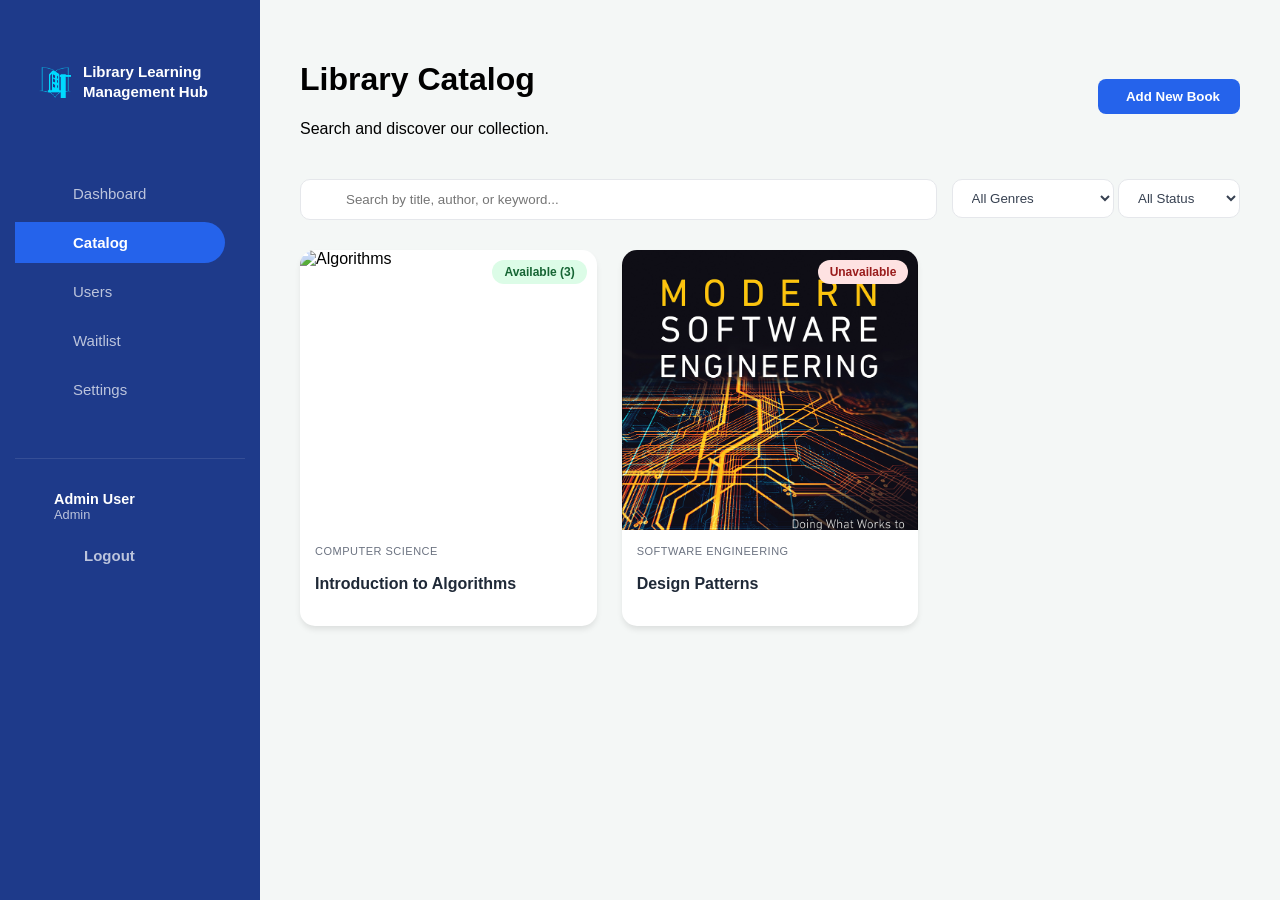
==== admin_catalog.html @ 7ec52d90 "Initial commit" ====
<!DOCTYPE html>
<html lang="en">
<head>
    <meta charset="UTF-8">
    <meta name="viewport" content="width=device-width, initial-scale=1.0">
    <title>Library Management System - Catalog</title>
    <link rel="stylesheet" href="css/admin.css">
    <link rel="stylesheet" href="css/layout.css">
    <link rel='stylesheet' href='https://cdn-uicons.flaticon.com/uicons-regular-rounded/css/uicons-regular-rounded.css'>
</head>
<body>
    <div class="admin-container">
        <aside class="sidebar">
            <div class="sidebar-header">
                <img src="applogo(2).png" alt="Logo" class="logo-icon">
                <h2 class="brand-name">Library Learning Management Hub</h2>
            </div>
            <nav class="sidebar-nav">
                <ul>
                    <li class="nav-item"><a href="admin_dashboard.html"><span class="icon"><i class="fi fi-rr-home"></i></span> Dashboard</a></li>
                    <li class="nav-item active"><a href="admin_catalog.html"><span class="icon"><i class="fi fi-rr-search"></i></span> Catalog</a></li>
                    <li class="nav-item"><a href="admin_users.html"><span class="icon"><i class="fi fi-rr-users-alt"></i></span> Users</a></li>
                    <li class="nav-item"><a href="admin_waitlist.html"><span class="icon"><i class="fi fi-rr-clock"></i></span> Waitlist</a></li>
                    <li class="nav-item"><a href="admin_settings.html"><span class="icon"><i class="fi fi-rr-settings"></i></span> Settings</a></li>
                </ul>
            </nav>
            <div class="sidebar-footer">
                <div class="admin-profile">
                    <span class="admin-name">Admin User</span>
                    <span class="admin-role">Admin</span>
                </div>
                <a href="login.html" class="logout-link"><span class="icon"><i class="fi fi-rr-exit"></i></span> Logout</a>
            </div>
        </aside>

        <main class="main-content">
            <header class="catalog-header">
                <div class="header-left">
                    <h1>Library Catalog</h1>
                    <p>Search and discover our collection.</p>
                </div>
                <button class="btn-add" onclick="openModal()">
                    <i class="fi fi-rr-plus"></i> Add New Book
                </button>
            </header>

            <div class="toolbar">
                <div class="search-bar">
                    <i class="fi fi-rr-search"></i>
                    <input type="text" placeholder="Search by title, author, or keyword...">
                </div>
                <div class="filter-group">
                    <select class="select-filter">
                        <option>All Genres</option>
                        <option>Computer Science</option>
                        <option>Mathematics</option>
                    </select>
                    <select class="select-filter">
                        <option>All Status</option>
                        <option>Available</option>
                        <option>Unavailable</option>
                    </select>
                </div>
            </div>

            <div class="book-grid" id="bookGrid">
    <div class="book-card" data-genre="Computer Science" data-status="Available">
        <div class="book-image">
            <img src="library1.jpg" alt="Algorithms">
            <span class="badge available">Available (3)</span>
        </div>
        <div class="book-details">
            <span class="category">COMPUTER SCIENCE</span>
            <h3 class="book-title">Introduction to Algorithms</h3>
        </div>
    </div>

    <div class="book-card" data-genre="Software Engineering" data-status="Unavailable">
        <div class="book-image">
            <img src="book2.jpg" alt="Design Patterns">
            <span class="badge unavailable">Unavailable</span>
        </div>
        <div class="book-details">
            <span class="category">SOFTWARE ENGINEERING</span>
            <h3 class="book-title">Design Patterns</h3>
        </div>
    </div>
    
    </div>
        </main>
    </div>

    <div id="addBookModal" class="modal-overlay">
        <div class="modal-container">
            <header class="form-header" style="background: var(--sidebar-blue); padding: 20px; display: flex; justify-content: space-between; align-items: center; color: white;">
                <div class="header-text">
                    <h1 style="margin: 0; font-size: 1.5rem;">Add New Material</h1>
                    <p style="margin: 0; font-size: 0.8rem; opacity: 0.8;">Fill in the cataloging metadata to add to the library.</p>
                </div>
                <button class="close-modal" onclick="closeModal()">&times;</button>
            </header>

            <form id="bookForm" class="book-form" style="padding: 30px;">
                <div class="form-grid" style="display: grid; grid-template-columns: 1fr 1fr; gap: 30px;">
                    <div class="column-left">
                        <label style="display: block; margin-bottom: 8px; font-weight: 600;">Cover Image URL *</label>
                        <div class="image-placeholder" style="border: 2px dashed #e5e7eb; height: 200px; display: flex; flex-direction: column; align-items: center; justify-content: center; border-radius: 10px; margin-bottom: 15px; color: #9ca3af;">
                            <i class="fi fi-rr-picture" style="font-size: 2rem;"></i>
                            <p>Paste URL below to preview</p>
                        </div>
                        <input type="url" placeholder="https://..." required style="width: 100%; padding: 10px; border: 1px solid #ddd; border-radius: 5px; margin-bottom: 15px;">
                        
                        <div class="form-group-row" style="display: flex; gap: 15px;">
                            <div class="input-item" style="flex: 1;">
                                <label style="display: block; margin-bottom: 5px;">Total Copies</label>
                                <input type="number" value="1" style="width: 100%; padding: 10px; border: 1px solid #ddd; border-radius: 5px;">
                            </div>
                            <div class="input-item" style="flex: 1;">
                                <label style="display: block; margin-bottom: 5px;">Genre</label>
                                <select style="width: 100%; padding: 10px; border: 1px solid #ddd; border-radius: 5px;">
                                    <option>Computer Science</option>
                                    <option>Mathematics</option>
                                </select>
                            </div>
                        </div>
                    </div>

                    <div class="column-right">
                        <div class="input-item" style="margin-bottom: 15px;">
                            <label style="display: block; margin-bottom: 5px; font-weight: 600;">Title *</label>
                            <input type="text" placeholder="Main Title" required style="width: 100%; padding: 10px; border: 1px solid #ddd; border-radius: 5px;">
                        </div>
                        <div class="input-item" style="margin-bottom: 15px;">
                            <label style="display: block; margin-bottom: 5px; font-weight: 600;">Author(s) *</label>
                            <input type="text" placeholder="Primary Author" required style="width: 100%; padding: 10px; border: 1px solid #ddd; border-radius: 5px;">
                        </div>
                        
                        <h3 class="section-title" style="font-size: 0.9rem; margin: 20px 0 10px; color: var(--sidebar-blue);">LIBRARY CLASSIFICATION</h3>
                        <div class="form-group-row" style="display: flex; gap: 15px; margin-bottom: 15px;">
                            <div class="input-item" style="flex: 1;">
                                <label style="display: block; margin-bottom: 5px;">Call Number</label>
                                <input type="text" style="width: 100%; padding: 10px; border: 1px solid #ddd; border-radius: 5px;">
                            </div>
                            <div class="input-item" style="flex: 1;">
                                <label style="display: block; margin-bottom: 5px;">Item Price (₱)</label>
                                <input type="number" value="0" style="width: 100%; padding: 10px; border: 1px solid #ddd; border-radius: 5px;">
                            </div>
                        </div>
                        <div class="input-item">
                            <label style="display: block; margin-bottom: 5px;">Description / Abstract</label>
                            <textarea rows="3" style="width: 100%; padding: 10px; border: 1px solid #ddd; border-radius: 5px;"></textarea>
                        </div>
                    </div>
                </div>
                <div class="form-actions" style="margin-top: 30px; display: flex; justify-content: flex-end; gap: 15px;">
                    <button type="button" class="btn-cancel" onclick="closeModal()" style="padding: 10px 25px; border-radius: 8px; border: 1px solid #ddd; cursor: pointer;">Cancel</button>
                    <button type="submit" class="btn-publish" style="padding: 10px 25px; border-radius: 8px; border: none; background: var(--sidebar-blue); color: white; cursor: pointer; font-weight: 600;">Publish to Catalog</button>
                </div>
            </form>
        </div>
    </div>

<script>
    // --- Modal Logic ---
const modal = document.getElementById('addBookModal');
function openModal() { modal.classList.add('active'); }
function closeModal() { modal.classList.remove('active'); }

// --- Filtering Logic ---
const searchInput = document.querySelector('.search-bar input');
const genreFilter = document.querySelectorAll('.select-filter')[0];
const statusFilter = document.querySelectorAll('.select-filter')[1];
const bookCards = document.querySelectorAll('.book-card');

function filterBooks() {
    const searchTerm = searchInput.value.toLowerCase();
    const selectedGenre = genreFilter.value;
    const selectedStatus = statusFilter.value;

    bookCards.forEach(card => {
        const title = card.querySelector('.book-title').innerText.toLowerCase();
        const genre = card.getAttribute('data-genre');
        const status = card.getAttribute('data-status');

        // Check if matches Search
        const matchesSearch = title.includes(searchTerm);
        
        // Check if matches Genre (or "All Genres" is selected)
        const matchesGenre = (selectedGenre === "All Genres" || genre === selectedGenre);
        
        // Check if matches Status (or "All Status" is selected)
        const matchesStatus = (selectedStatus === "All Status" || status === selectedStatus);

        // Show card only if ALL conditions are true
        if (matchesSearch && matchesGenre && matchesStatus) {
            card.style.display = "block";
        } else {
            card.style.display = "none";
        }
    });
}

// Add event listeners so filtering happens as you type or click
searchInput.addEventListener('input', filterBooks);
genreFilter.addEventListener('change', filterBooks);
statusFilter.addEventListener('change', filterBooks);

// Close modal on outside click
window.onclick = function(event) {
    if (event.target === modal) closeModal();
}
</script>
</body>
</html>
---- css/admin.css ----
:root {
    --sidebar-blue: #1d456d;
    --active-blue: #2b5a8c;
    --text-white: #ffffff;
    --text-muted: #a0aec0;
    --bg-light: #f4f7f6;
}

/* Container & Global */
.admin-container {
    display: flex;
    min-height: 100vh;
}

.sidebar {
    width: 260px;
    background-color: var(--sidebar-blue);
    color: var(--text-white);
    display: flex;
    flex-direction: column;
    height: 100vh;
    position: fixed;
    padding: 30px 15px; /* Balanced padding */
}

/* Main Content Adjustment */
.main-content {
    margin-left: 260px; 
    width: calc(100% - 260px);
    min-height: 100vh;
    background-color: var(--bg-light);
    padding: 40px;
}

/* Header (Logo + Text side-by-side) */
.sidebar-header {
    display: flex;
    align-items: center;
    gap: 12px;
    margin-bottom: 40px;
    padding-left: 10px;
}

.logo-icon {
    width: 35px; /* Scaled for side-by-side */
    height: auto;
    flex-shrink: 0;
    background-image: url('../applogo(2).png'); /* Jump out of css folder */
}

.brand-name {
    font-size: 0.95rem;
    font-weight: 700;
    line-height: 1.3;
    margin: 0;
}

/* Navigation List */
.sidebar-nav ul {
    list-style: none;
    padding: 0;
    margin: 0;
    flex: 1;
}

.nav-item a {
    color: var(--text-white);
    text-decoration: none;
    display: flex;
    align-items: center;
    gap: 15px;
    padding: 12px 15px;
    border-radius: 10px;
    margin-bottom: 8px;
    font-size: 0.95rem;
    transition: background 0.2s;
}

.nav-item.active a, 
.nav-item a:hover {
    background-color: var(--active-blue);
    font-weight: 600;
}

/* Footer & Profile */
.sidebar-footer {
    border-top: 1px solid rgba(255, 255, 255, 0.1);
    padding-top: 20px;
    margin-top: 20vh;
}

.admin-profile {
    display: flex;
    flex-direction: column;
    margin-bottom: 15px;
    padding-left: 15px;
}

.admin-name {
    font-weight: 600;
    font-size: 0.9rem;
}

.admin-role {
    color: var(--text-muted);
    font-size: 0.8rem;
}

.logout-link {
    color: var(--text-white);
    text-decoration: none;
    display: flex;
    align-items: center;
    gap: 12px;
    padding: 10px 15px;
    font-weight: 600;
}

/* Icon Sizing Fix */
.icon {
    display: flex;
    align-items: center;
    justify-content: center;
    width: 20px; /* Keeps icons aligned even if they vary in width */
}

.icon i {
    font-size: 18px;
}


/*Dashboard Styles*/
/* Header & Filters */
.overview-header {
    display: flex;
    justify-content: space-between;
    align-items: flex-start;
    margin-bottom: 30px;
}

.title-group h1 { font-size: 1.8rem; color: #1a202c; margin-bottom: 5px; }
.title-group p { color: #718096; font-size: 0.9rem; }

.filter-buttons {
    background: #edf2f7;
    padding: 5px;
    border-radius: 10px;
    display: flex;
    gap: 5px;
}

.btn-filter {
    border: none;
    background: transparent;
    padding: 8px 15px;
    border-radius: 8px;
    cursor: pointer;
    font-size: 0.85rem;
    color: #4a5568;
}

.btn-filter.active {
    background: white;
    box-shadow: 0 2px 4px rgba(0,0,0,0.05);
    color: #1d456d;
    font-weight: 600;
}

/* Stats Grid */
/* Stats Grid - Forced into 1 line */
.stats-grid {
    display: grid;
    grid-template-columns: repeat(4, 1fr); /* Forces 4 columns in one row */
    gap: 20px;
    margin-bottom: 30px;
    width: 100%;
}

.stat-card {
    background: white;
    padding: 20px;
    border-radius: 15px;
    display: flex;
    align-items: center;
    gap: 15px;
    position: relative;
    box-shadow: 0 4px 6px rgba(0, 0, 0, 0.02);
    border: 1px solid #f0f0f0;
    min-width: 0; /* Prevents long text from breaking the grid width */
}

/* Optional: Add a media query for smaller screens so it stays usable on mobile */
@media (max-width: 1024px) {
    .stats-grid {
        grid-template-columns: repeat(2, 1fr); /* Drops to 2x2 on tablets */
    }
}

.stat-icon {
    width: 45px;
    height: 45px;
    border-radius: 12px;
    display: flex;
    align-items: center;
    justify-content: center;
    font-size: 20px;
}

/* details-section style */
.details-section {
    background: white;
    margin-top: 20px;
    border-radius: 15px;
    padding: 20px;
    box-shadow: 0 4px 6px rgba(0,0,0,0.02);
    border: 1px solid #f0f0f0;
    transition: all 0.3s ease;
}

/* Hidden State */
.hidden {
    display: none;
}

/* Rotation for the arrow icon */
.rotate-arrow {
    transform: rotate(180deg);
}

/* Table styling based on your Figma screenshot */
.borrow-table {
    width: 100%;
    border-collapse: collapse;
    margin-top: 20px;
}

.borrow-table th {
    text-align: left;
    color: #a0aec0;
    font-size: 0.75rem;
    padding: 10px;
    border-bottom: 1px solid #f0f0f0;
}

.borrow-table td {
    padding: 15px 10px;
    font-size: 0.85rem;
}

/* --- Photo Scaling Logic --- */
.book-img-container {
    width: 40px;
    height: 55px;
    border-radius: 4px;
    overflow: hidden; /* Clips the image to the container */
    background: #f0f0f0;
    flex-shrink: 0;
}

.book-img-container img {
    width: 100%;
    height: 100%;
    object-fit: cover; /* Key: Resizes photo to fill without stretching */
    display: block;
}

/* --- Collapsible Logic --- */
.details-section {
    background: white;
    margin-top: 20px;
    margin-bottom: 25px;
    padding: 20px;
    border-radius: 15px;
    box-shadow: 0 4px 6px rgba(0,0,0,0.02);
    border: 1px solid #f0f0f0;
    width: 100%; /* Ensures it spans across the grid layout */
}

.hidden {
    display: none;
}

.rotate-arrow {
    transform: rotate(180deg);
}

.dropdown-arrow {
    transition: transform 0.3s ease;
}

/* Table Clean up */
.borrow-table { width: 100%; border-collapse: collapse; margin-top: 15px; }
.book-info { display: flex; align-items: center; gap: 12px; }
.badge-overdue {
    background: #fff5f5;
    color: #e53e3e;
    padding: 4px 8px;
    border-radius: 6px;
    font-weight: 600;
}

.btn-return {
    background: #2b6cb0;
    color: white;
    border: none;
    padding: 6px 12px;
    border-radius: 8px;
    cursor: pointer;
}

/* Icon Colors */
.icon-blue { background: #ebf4ff; color: #3182ce; }
.icon-red { background: #fff5f5; color: #e53e3e; }
.icon-green { background: #f0fff4; color: #38a169; }
.icon-purple { background: #faf5ff; color: #805ad5; }

.stat-info span { color: #718096; font-size: 0.85rem; display: block; }
.stat-info h3 { font-size: 1.4rem; color: #1a202c; margin-top: 2px; }
.stat-info small { font-size: 0.7rem; color: #a0aec0; }

.text-red { color: #e53e3e; }
.dropdown-arrow { position: absolute; right: 15px; color: #cbd5e0; }

.dashboard-row {
    display: grid;
    grid-template-columns: 2fr 1fr; /* 2 parts for big chart, 1 for small */
    gap: 20px;
    margin-bottom: 20px;
}

.dashboard-row.single { 
    grid-template-columns: 1fr; 
}

.chart-wrapper {
    width: 100%;
    min-height: 260px;
    max-height: 320px;
    padding-top: 12px;
}

.chart-wrapper--small {
    min-height: 240px;
    max-height: 300px;
}

.card canvas {
    width: 100% !important;
    height: 100% !important;
    display: block;
}

.chart-container{
    background: white;
    height:400px;
    padding: 25px;
    border-radius: 15px;
    box-shadow: 0 4px 6px rgba(0,0,0,0.02);
    border: 1px solid #f0f0f0;
}

.list-container {
    display: flex;
    flex-direction: column;
    height: auto; /* Allows height to grow with content */
}

/* Top Borrowers List Styling */
.borrower-item {
    display: flex;
    align-items: center;
    gap: 15px;
    padding: 15px 0;
}

.rank { font-weight: bold; color: #f6ad55; width: 20px; }
.rank.gray { color: #a0aec0; }

.avatar {
    width: 40px; height: 40px; border-radius: 50%;
    background: #ebf4ff; color: #3182ce;
    display: flex; align-items: center; justify-content: center; font-weight: bold;
}

.count {
    margin-left: auto;
    background: #edf2f7;
    padding: 4px 10px;
    border-radius: 20px;
    font-size: 0.8rem;
    font-weight: bold;
    color: #2b6cb0;
}

/*catalog*/
/* Catalog Header & Toolbar */
.catalog-header {
    display: flex;
    justify-content: space-between;
    align-items: center;
    margin-bottom: 25px;
}

.btn-add {
    background: #2563eb;
    color: white;
    padding: 10px 20px;
    border-radius: 8px;
    border: none;
    font-weight: 600;
    cursor: pointer;
    display: flex;
    align-items: center;
    gap: 8px;
}

.toolbar {
    display: flex;
    gap: 15px;
    margin-bottom: 30px;
}

.search-bar {
    flex: 1;
    position: relative;
    background: white;
    border-radius: 10px;
    border: 1px solid #e5e7eb;
}

.search-bar i {
    position: absolute;
    left: 15px;
    top: 50%;
    transform: translateY(-50%);
    color: #9ca3af;
}

.search-bar input {
    width: 100%;
    padding: 12px 12px 12px 45px;
    border: none;
    background: transparent;
    outline: none;
}

.select-filter {
    padding: 10px 15px;
    border-radius: 10px;
    border: 1px solid #e5e7eb;
    background: white;
    color: #374151;
    cursor: pointer;
}

/* Book Grid Layout */
.book-grid {
    display: grid;
    grid-template-columns: repeat(auto-fill, minmax(220px, 1fr));
    gap: 25px;
}

.book-card {
    background: white;
    border-radius: 15px;
    overflow: hidden;
    box-shadow: 0 4px 6px -1px rgba(0, 0, 0, 0.1);
    transition: transform 0.2s;
}

.book-card:hover {
    transform: translateY(-5px);
}

.book-image {
    position: relative;
    height: 280px;
}

.book-image img {
    width: 100%;
    height: 100%;
    object-fit: cover;
}

.badge {
    position: absolute;
    top: 10px;
    right: 10px;
    padding: 5px 12px;
    border-radius: 20px;
    font-size: 12px;
    font-weight: 600;
}

.badge.available { background: #dcfce7; color: #166534; }
.badge.unavailable { background: #fee2e2; color: #991b1b; }

.book-details {
    padding: 15px;
}

.book-details .category {
    font-size: 11px;
    color: #6b7280;
    letter-spacing: 0.5px;
    display: block;
    margin-bottom: 5px;
}

.book-details h3 {
    font-size: 16px;
    color: #1f2937;
    line-height: 1.4;
}

/*Add New Book*/
/* Modal Overlay - Hidden by default */
.modal-overlay {
    display: none; 
    position: fixed;
    top: 0;
    left: 0;
    width: 100%;
    height: 100%;
    background: rgba(0, 0, 0, 0.5);
    backdrop-filter: blur(4px);
    z-index: 1000;
    justify-content: center;
    align-items: center;
}

/* Modal Content Container */
.modal-container {
    background: white;
    width: 90%;
    max-width: 900px;
    border-radius: 20px;
    overflow: hidden;
    animation: slideIn 0.3s ease-out;
}

@keyframes slideIn {
    from { transform: translateY(-50px); opacity: 0; }
    to { transform: translateY(0); opacity: 1; }
}

.close-modal {
    background: none;
    border: none;
    color: white;
    font-size: 30px;
    cursor: pointer;
}

/* Ensure the modal is visible when active */
.modal-overlay.active {
    display: flex;
}
---- css/layout.css ----
/* --- GLOBAL CONFIGURATION --- */
:root {
    --sidebar-bg: #1e3a8a;        /* Deep blue from your Figma */
    --sidebar-active: #2563eb;    /* Brighter blue for active state */
    --sidebar-width: 260px;
    --text-white: #ffffff;
    --text-muted: rgba(255, 255, 255, 0.7);
    --border-subtle: rgba(255, 255, 255, 0.1);
}

* {
    box-sizing: border-box;
}

body {
    margin: 0;
    padding: 0;
    font-family: 'Inter', sans-serif;
    background-color: #f8fafc; /* Light grey background for content */
}

/* --- MAIN LAYOUT CONTAINER --- */
.app-container {
    display: flex;
    min-height: 100vh;
}

/* --- SIDEBAR STRUCTURE --- */
.sidebar {
    width: var(--sidebar-width);
    background-color: var(--sidebar-bg);
    color: var(--text-white);
    display: flex;
    flex-direction: column;
    position: fixed;
    height: 100vh;
    z-index: 1000;
    overflow-y: auto;
}

/* Header Area */
.sidebar-header {
    padding: 32px 24px;
    display: flex;
    align-items: center;
    gap: 12px;
}

.logo-icon { 
    width: 32px; 
    height: 32px; 
}

.brand-name {
    font-size: 15px;
    font-weight: 700;
    line-height: 1.3;
    margin: 0;
}

/* Navigation Area */
.sidebar-nav {
    flex-grow: 0; /* Changed: Stops nav from forcing footer to the very bottom */
    padding-bottom: 20px;
}

.sidebar-nav ul {
    list-style: none;
    padding: 0;
    margin: 0;
}

.nav-item {
    margin-bottom: 4px;
}

.nav-item a {
    display: flex;
    align-items: center;
    gap: 14px;
    padding: 12px 24px;
    color: var(--text-muted);
    text-decoration: none;
    font-size: 15px;
    transition: all 0.2s ease;
}

.nav-item:hover a {
    color: var(--text-white);
    background: rgba(255, 255, 255, 0.05);
}

/* Figma Active State: Rounded right side */
.nav-item.active a {
    background: var(--sidebar-active);
    color: var(--text-white);
    border-radius: 0 50px 50px 0;
    margin-right: 20px;
}

/* --- THE FOOTER (Admin User Section) --- */
.sidebar-footer {
    padding: 32px 24px;
    border-top: 1px solid var(--border-subtle);
    margin-top: 20px; /* This "rises" the footer closer to the menu */
}

.user-info {
    margin-bottom: 16px;
}

.user-info strong {
    display: block;
    font-size: 14px;
    font-weight: 600;
    margin-bottom: 2px;
}

.user-info small {
    display: block;
    color: rgba(255, 255, 255, 0.5);
    font-size: 12px;
}

.logout-link {
    color: var(--text-muted);
    text-decoration: none;
    display: flex;
    align-items: center;
    gap: 10px;
    font-size: 15px;
    transition: color 0.2s;
}

.logout-link:hover {
    color: var(--text-white);
}

/* --- CONTENT OFFSET --- */
.main-content {
    margin-left: var(--sidebar-width);
    flex: 1;
    padding: 40px;
    min-width: 0; /* Prevents flex items from overflowing */
}
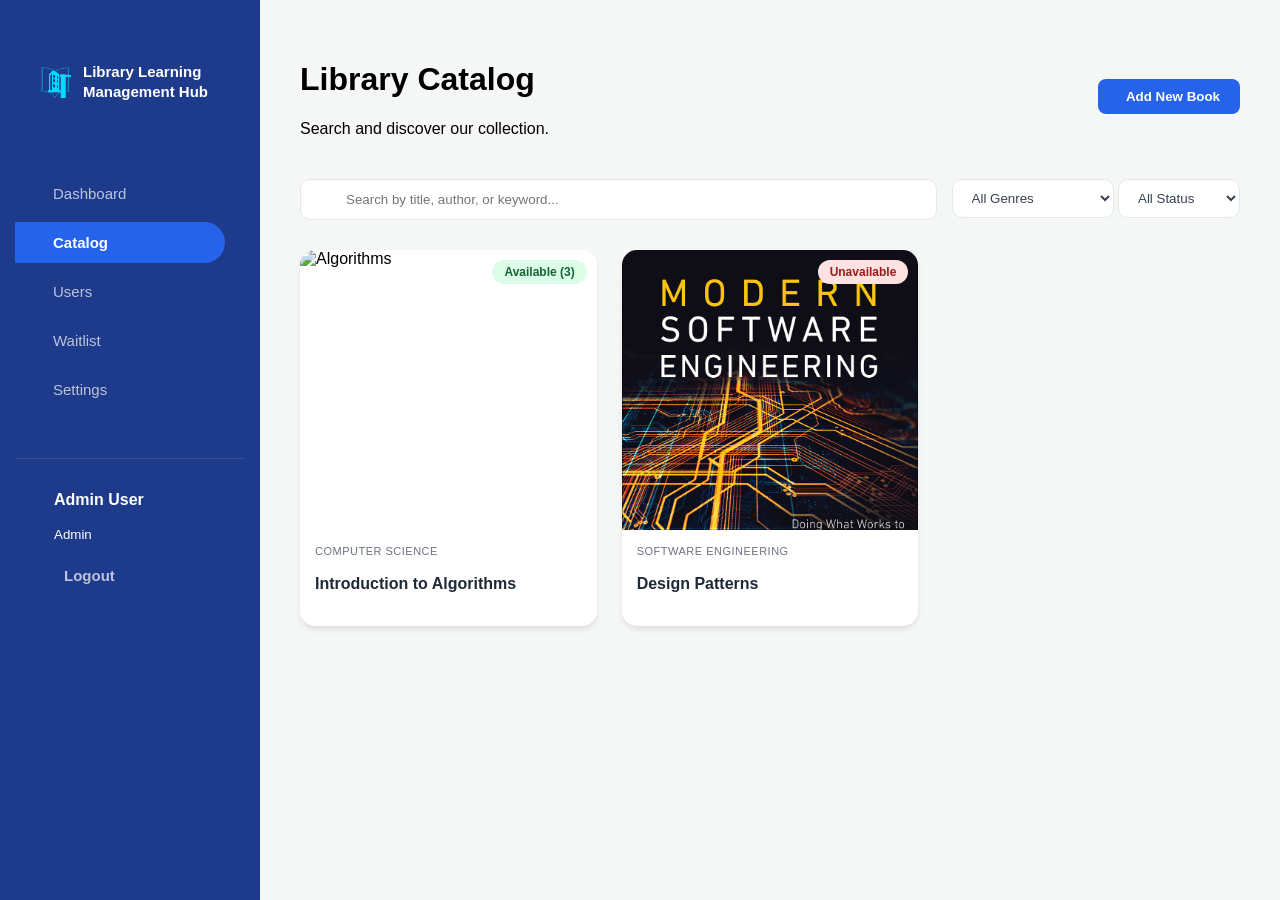
==== commit 2cb94800: "improved UI" ====
--- a/admin_catalog.html
+++ b/admin_catalog.html
@@ -17,19 +17,18 @@
             </div>
             <nav class="sidebar-nav">
                 <ul>
-                    <li class="nav-item"><a href="admin_dashboard.html"><span class="icon"><i class="fi fi-rr-home"></i></span> Dashboard</a></li>
-                    <li class="nav-item active"><a href="admin_catalog.html"><span class="icon"><i class="fi fi-rr-search"></i></span> Catalog</a></li>
-                    <li class="nav-item"><a href="admin_users.html"><span class="icon"><i class="fi fi-rr-users-alt"></i></span> Users</a></li>
-                    <li class="nav-item"><a href="admin_waitlist.html"><span class="icon"><i class="fi fi-rr-clock"></i></span> Waitlist</a></li>
-                    <li class="nav-item"><a href="admin_settings.html"><span class="icon"><i class="fi fi-rr-settings"></i></span> Settings</a></li>
+                    <li class="nav-item"><a href="admin_dashboard.html"><i class="fi fi-rr-home"></i> Dashboard</a></li>
+                    <li class="nav-item active"><a href="admin_catalog.html"><i class="fi fi-rr-search"></i> Catalog</a></li>
+                    <li class="nav-item"><a href="admin_users.html"><i class="fi fi-rr-users-alt"></i> Users</a></li>
+                    <li class="nav-item"><a href="admin_waitlist.html"><i class="fi fi-rr-clock"></i> Waitlist</a></li>
+                    <li class="nav-item"><a href="admin_settings.html"><i class="fi fi-rr-settings"></i> Settings</a></li>
                 </ul>
             </nav>
             <div class="sidebar-footer">
                 <div class="admin-profile">
-                    <span class="admin-name">Admin User</span>
-                    <span class="admin-role">Admin</span>
-                </div>
-                <a href="login.html" class="logout-link"><span class="icon"><i class="fi fi-rr-exit"></i></span> Logout</a>
+                    <strong>Admin User</strong><br><small>Admin</small>
+                </div>
+                <a href="index.html" class="logout-link"><i class="fi fi-rr-exit"></i> Logout</a>
             </div>
         </aside>
 
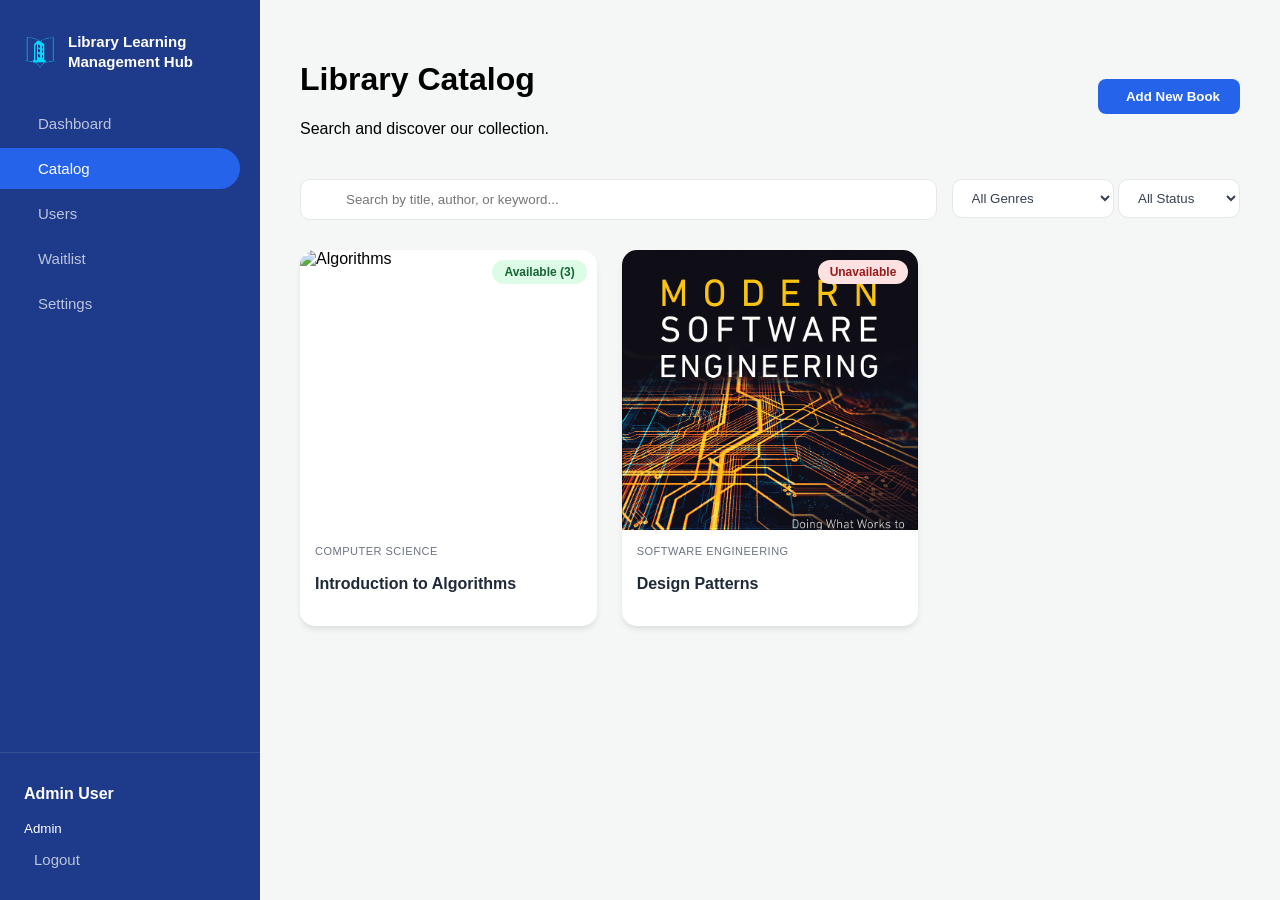
==== commit 7c486cc5: "sidebar UI fixed Co-authored-by: Copilot <copilot@github.com>" ====
--- a/admin_catalog.html
+++ b/admin_catalog.html
@@ -6,6 +6,7 @@
     <title>Library Management System - Catalog</title>
     <link rel="stylesheet" href="css/admin.css">
     <link rel="stylesheet" href="css/layout.css">
+    <link rel="stylesheet" href="css/sidebar.css">
     <link rel='stylesheet' href='https://cdn-uicons.flaticon.com/uicons-regular-rounded/css/uicons-regular-rounded.css'>
 </head>
 <body>
--- a/css/admin.css
+++ b/css/admin.css
@@ -1,26 +1,9 @@
-:root {
-    --sidebar-blue: #1d456d;
-    --active-blue: #2b5a8c;
-    --text-white: #ffffff;
-    --text-muted: #a0aec0;
-    --bg-light: #f4f7f6;
-}
+/* Admin Dashboard Styles */
 
 /* Container & Global */
 .admin-container {
     display: flex;
     min-height: 100vh;
-}
-
-.sidebar {
-    width: 260px;
-    background-color: var(--sidebar-blue);
-    color: var(--text-white);
-    display: flex;
-    flex-direction: column;
-    height: 100vh;
-    position: fixed;
-    padding: 30px 15px; /* Balanced padding */
 }
 
 /* Main Content Adjustment */
@@ -28,106 +11,9 @@
     margin-left: 260px; 
     width: calc(100% - 260px);
     min-height: 100vh;
-    background-color: var(--bg-light);
+    background-color: #f4f7f6;
     padding: 40px;
 }
-
-/* Header (Logo + Text side-by-side) */
-.sidebar-header {
-    display: flex;
-    align-items: center;
-    gap: 12px;
-    margin-bottom: 40px;
-    padding-left: 10px;
-}
-
-.logo-icon {
-    width: 35px; /* Scaled for side-by-side */
-    height: auto;
-    flex-shrink: 0;
-    background-image: url('../applogo(2).png'); /* Jump out of css folder */
-}
-
-.brand-name {
-    font-size: 0.95rem;
-    font-weight: 700;
-    line-height: 1.3;
-    margin: 0;
-}
-
-/* Navigation List */
-.sidebar-nav ul {
-    list-style: none;
-    padding: 0;
-    margin: 0;
-    flex: 1;
-}
-
-.nav-item a {
-    color: var(--text-white);
-    text-decoration: none;
-    display: flex;
-    align-items: center;
-    gap: 15px;
-    padding: 12px 15px;
-    border-radius: 10px;
-    margin-bottom: 8px;
-    font-size: 0.95rem;
-    transition: background 0.2s;
-}
-
-.nav-item.active a, 
-.nav-item a:hover {
-    background-color: var(--active-blue);
-    font-weight: 600;
-}
-
-/* Footer & Profile */
-.sidebar-footer {
-    border-top: 1px solid rgba(255, 255, 255, 0.1);
-    padding-top: 20px;
-    margin-top: 20vh;
-}
-
-.admin-profile {
-    display: flex;
-    flex-direction: column;
-    margin-bottom: 15px;
-    padding-left: 15px;
-}
-
-.admin-name {
-    font-weight: 600;
-    font-size: 0.9rem;
-}
-
-.admin-role {
-    color: var(--text-muted);
-    font-size: 0.8rem;
-}
-
-.logout-link {
-    color: var(--text-white);
-    text-decoration: none;
-    display: flex;
-    align-items: center;
-    gap: 12px;
-    padding: 10px 15px;
-    font-weight: 600;
-}
-
-/* Icon Sizing Fix */
-.icon {
-    display: flex;
-    align-items: center;
-    justify-content: center;
-    width: 20px; /* Keeps icons aligned even if they vary in width */
-}
-
-.icon i {
-    font-size: 18px;
-}
-
 
 /*Dashboard Styles*/
 /* Header & Filters */
--- a/css/layout.css
+++ b/css/layout.css
@@ -1,11 +1,6 @@
 /* --- GLOBAL CONFIGURATION --- */
 :root {
-    --sidebar-bg: #1e3a8a;        /* Deep blue from your Figma */
-    --sidebar-active: #2563eb;    /* Brighter blue for active state */
     --sidebar-width: 260px;
-    --text-white: #ffffff;
-    --text-muted: rgba(255, 255, 255, 0.7);
-    --border-subtle: rgba(255, 255, 255, 0.1);
 }
 
 * {
@@ -16,130 +11,11 @@
     margin: 0;
     padding: 0;
     font-family: 'Inter', sans-serif;
-    background-color: #f8fafc; /* Light grey background for content */
+    background-color: #f8fafc;
 }
 
 /* --- MAIN LAYOUT CONTAINER --- */
 .app-container {
     display: flex;
     min-height: 100vh;
-}
-
-/* --- SIDEBAR STRUCTURE --- */
-.sidebar {
-    width: var(--sidebar-width);
-    background-color: var(--sidebar-bg);
-    color: var(--text-white);
-    display: flex;
-    flex-direction: column;
-    position: fixed;
-    height: 100vh;
-    z-index: 1000;
-    overflow-y: auto;
-}
-
-/* Header Area */
-.sidebar-header {
-    padding: 32px 24px;
-    display: flex;
-    align-items: center;
-    gap: 12px;
-}
-
-.logo-icon { 
-    width: 32px; 
-    height: 32px; 
-}
-
-.brand-name {
-    font-size: 15px;
-    font-weight: 700;
-    line-height: 1.3;
-    margin: 0;
-}
-
-/* Navigation Area */
-.sidebar-nav {
-    flex-grow: 0; /* Changed: Stops nav from forcing footer to the very bottom */
-    padding-bottom: 20px;
-}
-
-.sidebar-nav ul {
-    list-style: none;
-    padding: 0;
-    margin: 0;
-}
-
-.nav-item {
-    margin-bottom: 4px;
-}
-
-.nav-item a {
-    display: flex;
-    align-items: center;
-    gap: 14px;
-    padding: 12px 24px;
-    color: var(--text-muted);
-    text-decoration: none;
-    font-size: 15px;
-    transition: all 0.2s ease;
-}
-
-.nav-item:hover a {
-    color: var(--text-white);
-    background: rgba(255, 255, 255, 0.05);
-}
-
-/* Figma Active State: Rounded right side */
-.nav-item.active a {
-    background: var(--sidebar-active);
-    color: var(--text-white);
-    border-radius: 0 50px 50px 0;
-    margin-right: 20px;
-}
-
-/* --- THE FOOTER (Admin User Section) --- */
-.sidebar-footer {
-    padding: 32px 24px;
-    border-top: 1px solid var(--border-subtle);
-    margin-top: 20px; /* This "rises" the footer closer to the menu */
-}
-
-.user-info {
-    margin-bottom: 16px;
-}
-
-.user-info strong {
-    display: block;
-    font-size: 14px;
-    font-weight: 600;
-    margin-bottom: 2px;
-}
-
-.user-info small {
-    display: block;
-    color: rgba(255, 255, 255, 0.5);
-    font-size: 12px;
-}
-
-.logout-link {
-    color: var(--text-muted);
-    text-decoration: none;
-    display: flex;
-    align-items: center;
-    gap: 10px;
-    font-size: 15px;
-    transition: color 0.2s;
-}
-
-.logout-link:hover {
-    color: var(--text-white);
-}
-
-/* --- CONTENT OFFSET --- */
-.main-content {
-    margin-left: var(--sidebar-width);
-    flex: 1;
-    padding: 40px;
-    min-width: 0; /* Prevents flex items from overflowing */
 }
--- a/css/sidebar.css
+++ b/css/sidebar.css
@@ -0,0 +1,144 @@
+/* --- SIDEBAR CSS --- */
+/* Centralized sidebar styling for both admin and member layouts */
+
+:root {
+    --sidebar-bg: #1e3a8a;
+    --sidebar-active: #2563eb;
+    --sidebar-width: 260px;
+    --text-white: #ffffff;
+    --text-muted: rgba(255, 255, 255, 0.7);
+    --border-subtle: rgba(255, 255, 255, 0.1);
+}
+
+/* --- SIDEBAR CONTAINER --- */
+.sidebar {
+    width: var(--sidebar-width);
+    background-color: var(--sidebar-bg);
+    color: var(--text-white);
+    display: flex;
+    flex-direction: column;
+    position: fixed;
+    height: 100vh;
+    z-index: 1000;
+    overflow: hidden;
+    top: 0;
+    left: 0;
+}
+
+/* --- SIDEBAR HEADER --- */
+.sidebar-header {
+    padding: 32px 24px;
+    display: flex;
+    align-items: center;
+    gap: 12px;
+    flex-shrink: 0;
+}
+
+.logo-icon {
+    width: 32px;
+    height: 32px;
+    flex-shrink: 0;
+}
+
+.brand-name {
+    font-size: 15px;
+    font-weight: 700;
+    line-height: 1.3;
+    margin: 0;
+}
+
+/* --- SIDEBAR NAVIGATION --- */
+.sidebar-nav {
+    flex: 1;
+    overflow: hidden;
+    padding: 0;
+    margin: 0;
+}
+
+.sidebar-nav ul {
+    list-style: none;
+    padding: 0;
+    margin: 0;
+}
+
+.nav-item {
+    margin-bottom: 4px;
+}
+
+.nav-item a {
+    display: flex;
+    align-items: center;
+    gap: 14px;
+    padding: 12px 24px;
+    color: var(--text-muted);
+    text-decoration: none;
+    font-size: 15px;
+    transition: all 0.2s ease;
+}
+
+.nav-item:hover a {
+    color: var(--text-white);
+    background: rgba(255, 255, 255, 0.05);
+}
+
+.nav-item.active a {
+    background: var(--sidebar-active);
+    color: var(--text-white);
+    border-radius: 0 50px 50px 0;
+    margin-right: 20px;
+}
+
+/* --- SIDEBAR FOOTER --- */
+.sidebar-footer {
+    padding: 32px 24px;
+    border-top: 1px solid var(--border-subtle);
+    margin-top: auto;
+    flex-shrink: 0;
+}
+
+.user-info {
+    margin-bottom: 16px;
+}
+
+.user-info strong {
+    display: block;
+    font-size: 14px;
+    font-weight: 600;
+    margin-bottom: 2px;
+}
+
+.user-info small {
+    display: block;
+    color: rgba(255, 255, 255, 0.5);
+    font-size: 12px;
+}
+
+.admin-profile {
+    display: flex;
+    flex-direction: column;
+    margin-bottom: 15px;
+}
+
+.admin-name {
+    font-weight: 600;
+    font-size: 0.9rem;
+}
+
+.admin-role {
+    color: var(--text-muted);
+    font-size: 0.8rem;
+}
+
+.logout-link {
+    color: var(--text-muted);
+    text-decoration: none;
+    display: flex;
+    align-items: center;
+    gap: 10px;
+    font-size: 15px;
+    transition: color 0.2s;
+}
+
+.logout-link:hover {
+    color: var(--text-white);
+}
